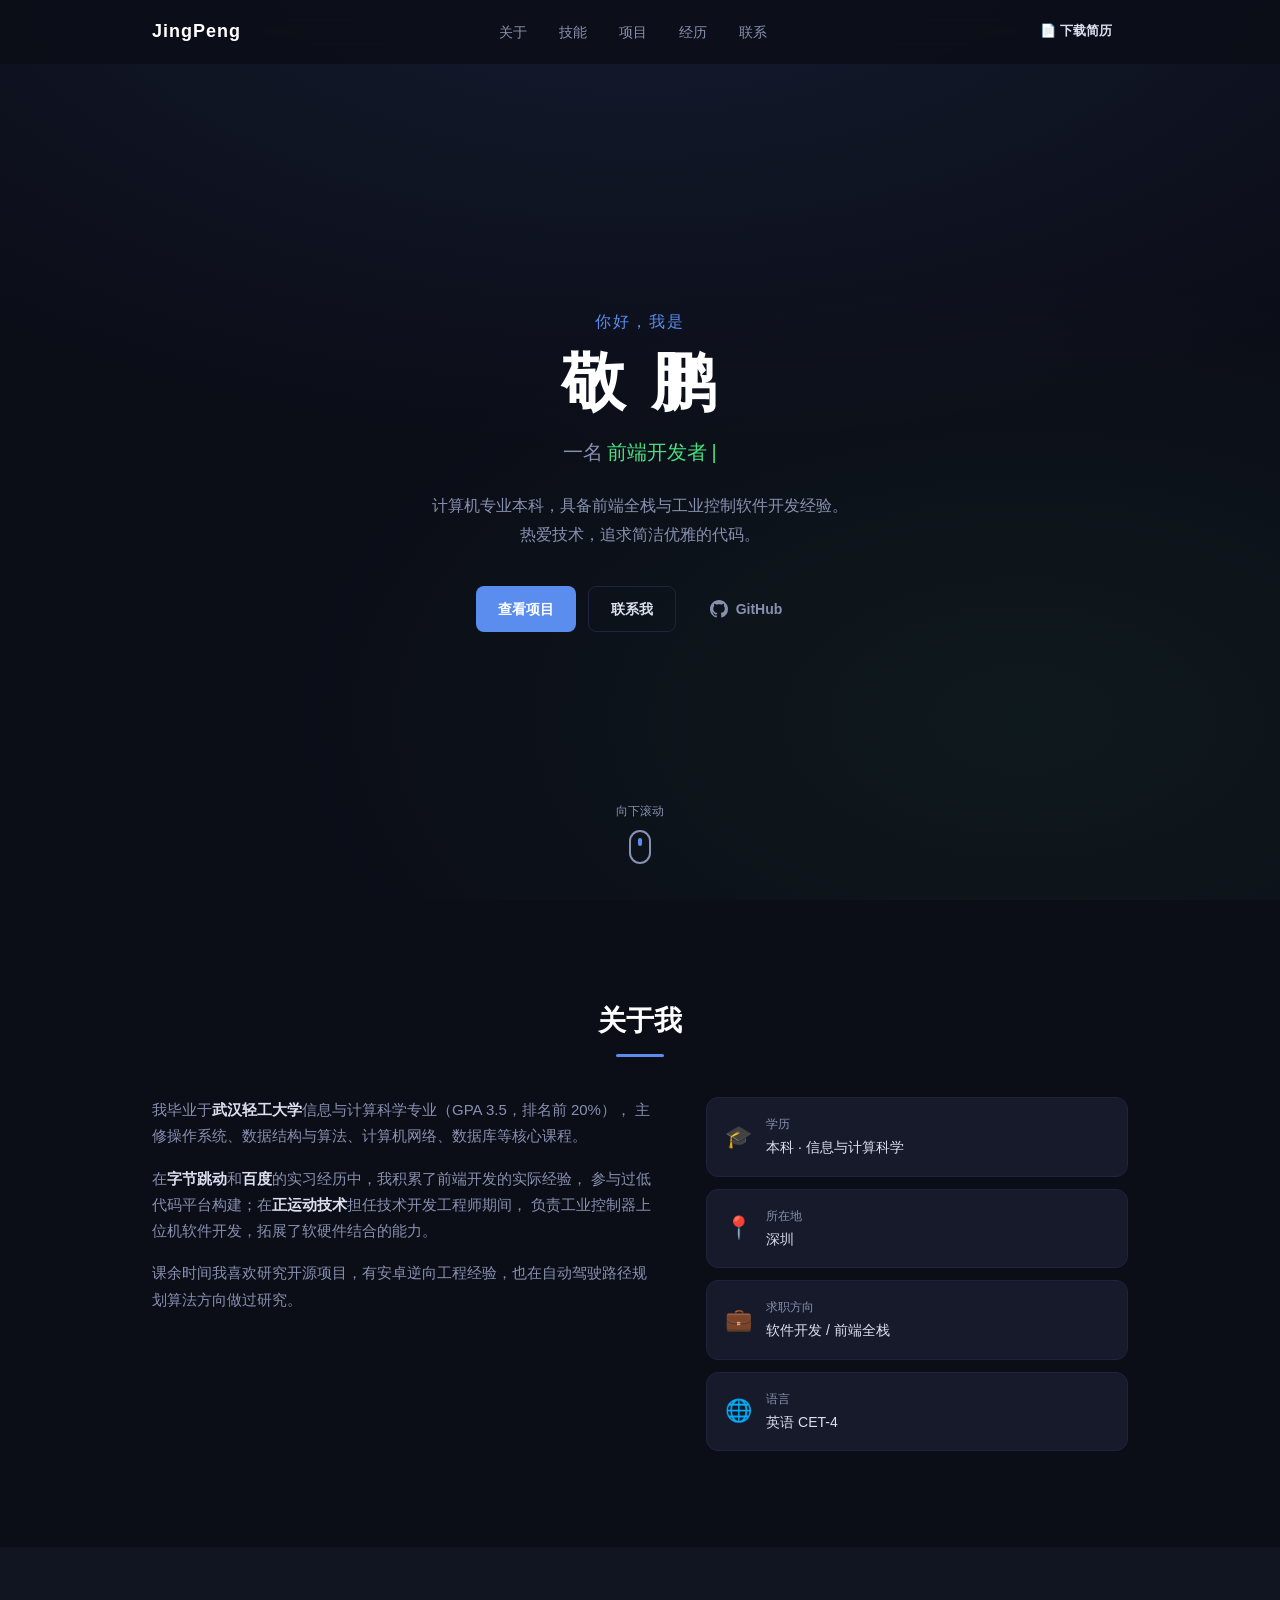
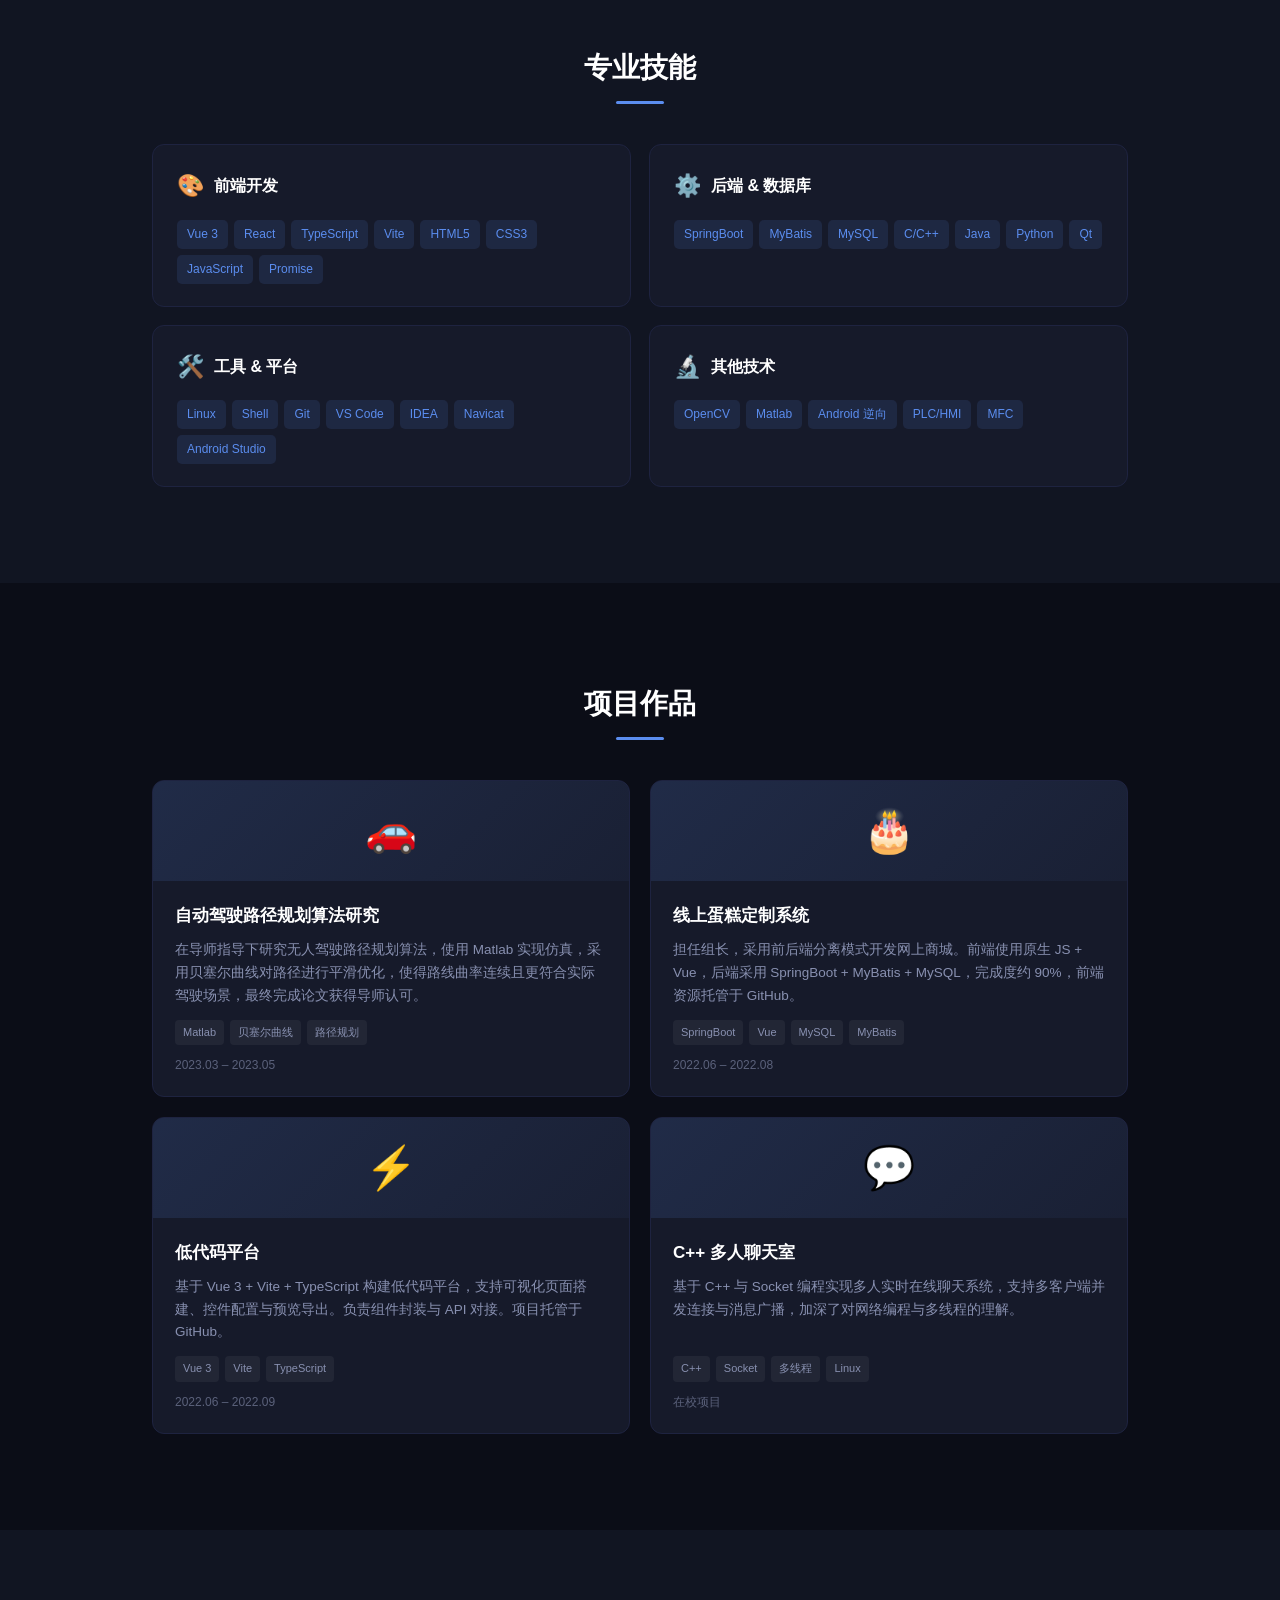
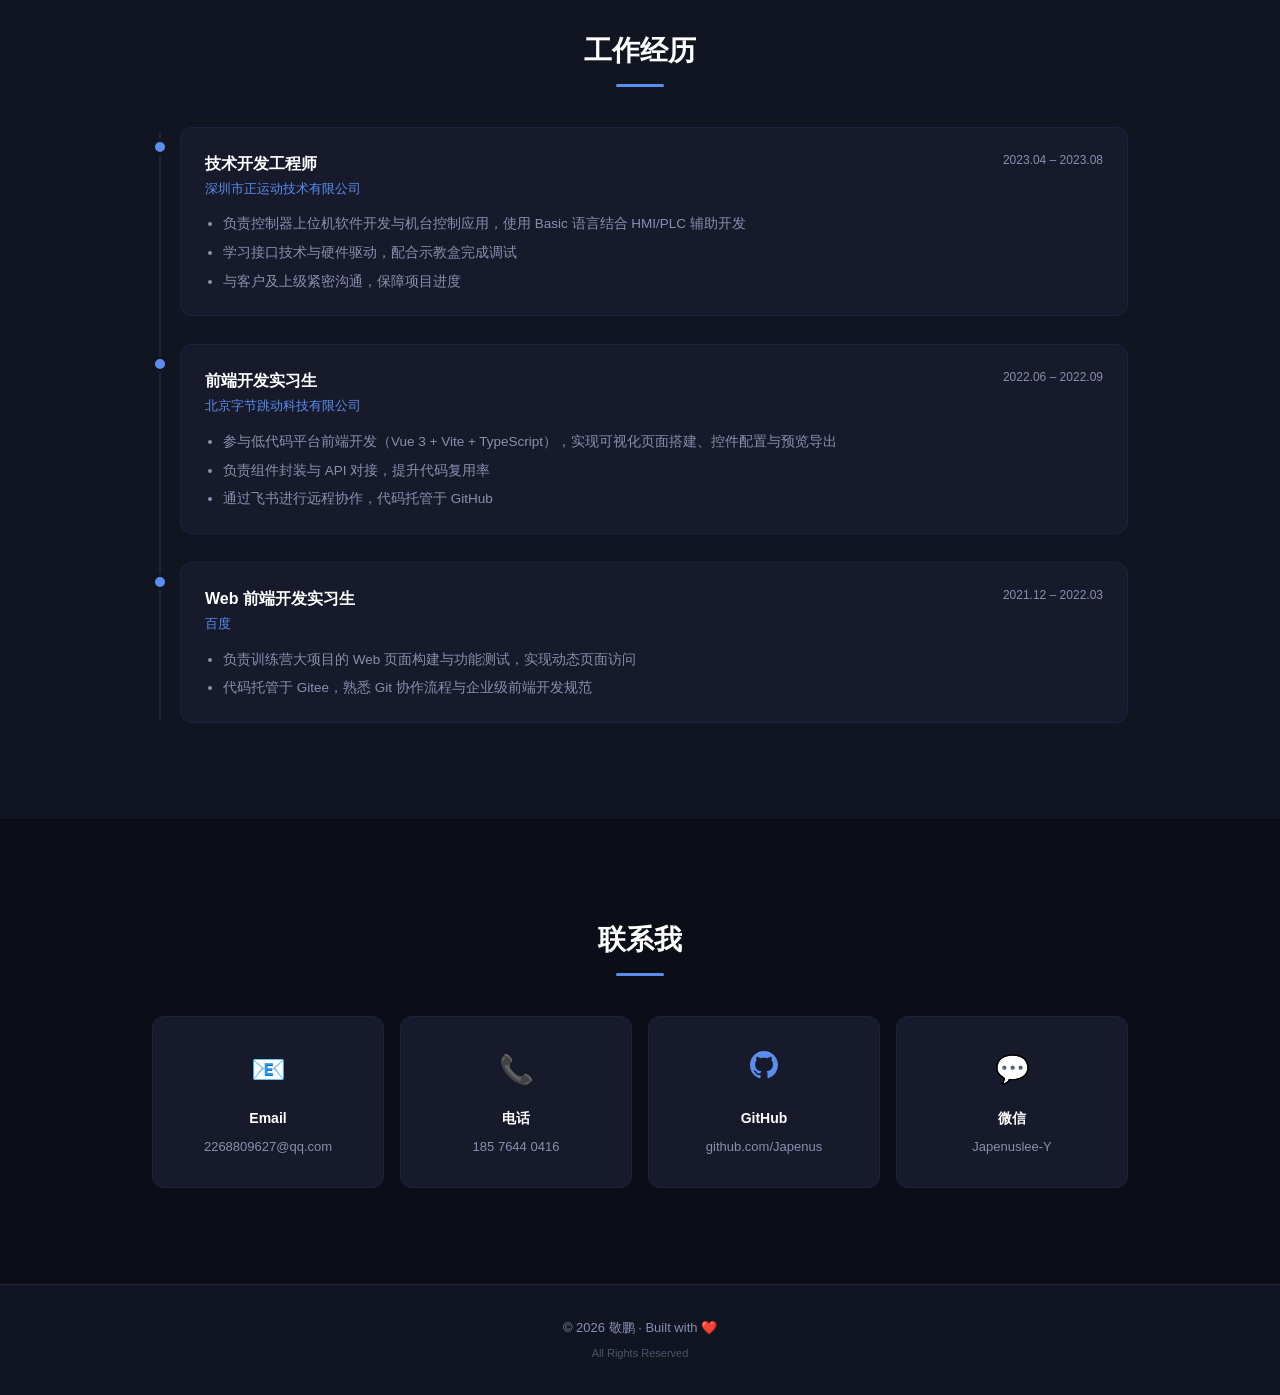
==== index.html @ dd0d1f0e "个人主页全新改版 - 新设计：现代暗色主题，6大板块结构清晰 - 纯HTML/CSS/JS，零依赖 - 打字机动效、滚动揭示、响应式适配 - 移除旧版"建设中"页面和iframe拼凑布局  Co-Au" ====
<!DOCTYPE html>
<html lang="zh-CN">
<head>
  <meta charset="UTF-8">
  <meta name="viewport" content="width=device-width, initial-scale=1.0">
  <meta name="description" content="敬鹏 · 软件开发工程师个人主页 — 前端 / 全栈开发 · Vue · React · C++ · OpenCV">
  <title>敬鹏 | 软件开发工程师</title>
  <link rel="stylesheet" href="css/style.css">
  <link rel="icon" href="data:image/svg+xml,<svg xmlns='http://www.w3.org/2000/svg' viewBox='0 0 32 32'><text y='28' font-size='28'>👨‍💻</text></svg>">
</head>
<body>

  <!-- ========== NAVIGATION ========== -->
  <nav class="nav" id="nav">
    <div class="nav-inner">
      <a href="#hero" class="nav-logo">JingPeng</a>
      <ul class="nav-links" id="navLinks">
        <li><a href="#about">关于</a></li>
        <li><a href="#skills">技能</a></li>
        <li><a href="#projects">项目</a></li>
        <li><a href="#experience">经历</a></li>
        <li><a href="#contact">联系</a></li>
      </ul>
      <a href="敬鹏.pdf" class="btn btn-sm" target="_blank" download>📄 下载简历</a>
      <button class="nav-toggle" id="navToggle" aria-label="菜单">
        <span></span><span></span><span></span>
      </button>
    </div>
  </nav>

  <!-- ========== HERO ========== -->
  <section class="hero" id="hero">
    <div class="hero-bg"></div>
    <div class="hero-content">
      <p class="hero-greeting">你好，我是</p>
      <h1 class="hero-name">敬 鹏</h1>
      <div class="hero-typing">
        <span class="typing-prefix">一名</span>
        <span class="typing-text" id="typingText"></span>
        <span class="typing-cursor">|</span>
      </div>
      <p class="hero-desc">
        计算机专业本科，具备前端全栈与工业控制软件开发经验。<br>
        热爱技术，追求简洁优雅的代码。
      </p>
      <div class="hero-actions">
        <a href="#projects" class="btn btn-primary">查看项目</a>
        <a href="#contact" class="btn btn-outline">联系我</a>
        <a href="https://github.com/Japenus" class="btn btn-ghost" target="_blank" rel="noopener">
          <svg width="18" height="18" viewBox="0 0 24 24" fill="currentColor"><path d="M12 0C5.37 0 0 5.37 0 12c0 5.31 3.435 9.795 8.205 11.385.6.105.825-.255.825-.57 0-.285-.015-1.23-.015-2.235-3.015.555-3.795-.735-4.035-1.41-.135-.345-.72-1.41-1.23-1.695-.42-.225-1.02-.78-.015-.795.945-.015 1.62.87 1.845 1.23 1.08 1.815 2.805 1.305 3.495.99.105-.78.42-1.305.765-1.605-2.67-.3-5.46-1.335-5.46-5.925 0-1.305.465-2.385 1.23-3.225-.12-.3-.54-1.53.12-3.18 0 0 1.005-.315 3.3 1.23.96-.27 1.98-.405 3-.405s2.04.135 3 .405c2.295-1.56 3.3-1.23 3.3-1.23.66 1.65.24 2.88.12 3.18.765.84 1.23 1.905 1.23 3.225 0 4.605-2.805 5.625-5.475 5.925.435.375.81 1.095.81 2.22 0 1.605-.015 2.895-.015 3.3 0 .315.225.69.825.57A12.02 12.02 0 0024 12c0-6.63-5.37-12-12-12z"/></svg>
          GitHub
        </a>
      </div>
    </div>
    <div class="hero-scroll">
      <span>向下滚动</span>
      <div class="scroll-mouse">
        <div class="scroll-dot"></div>
      </div>
    </div>
  </section>

  <!-- ========== ABOUT ========== -->
  <section class="section" id="about">
    <div class="container">
      <h2 class="section-title">关于我</h2>
      <div class="about-grid">
        <div class="about-text">
          <p>
            我毕业于<strong>武汉轻工大学</strong>信息与计算科学专业（GPA 3.5，排名前 20%），
            主修操作系统、数据结构与算法、计算机网络、数据库等核心课程。
          </p>
          <p>
            在<strong>字节跳动</strong>和<strong>百度</strong>的实习经历中，我积累了前端开发的实际经验，
            参与过低代码平台构建；在<strong>正运动技术</strong>担任技术开发工程师期间，
            负责工业控制器上位机软件开发，拓展了软硬件结合的能力。
          </p>
          <p>
            课余时间我喜欢研究开源项目，有安卓逆向工程经验，也在自动驾驶路径规划算法方向做过研究。
          </p>
        </div>
        <div class="about-info">
          <div class="info-card">
            <span class="info-icon">🎓</span>
            <div>
              <p class="info-label">学历</p>
              <p class="info-value">本科 · 信息与计算科学</p>
            </div>
          </div>
          <div class="info-card">
            <span class="info-icon">📍</span>
            <div>
              <p class="info-label">所在地</p>
              <p class="info-value">深圳</p>
            </div>
          </div>
          <div class="info-card">
            <span class="info-icon">💼</span>
            <div>
              <p class="info-label">求职方向</p>
              <p class="info-value">软件开发 / 前端全栈</p>
            </div>
          </div>
          <div class="info-card">
            <span class="info-icon">🌐</span>
            <div>
              <p class="info-label">语言</p>
              <p class="info-value">英语 CET-4</p>
            </div>
          </div>
        </div>
      </div>
    </div>
  </section>

  <!-- ========== SKILLS ========== -->
  <section class="section section-alt" id="skills">
    <div class="container">
      <h2 class="section-title">专业技能</h2>
      <div class="skills-grid">

        <div class="skill-card">
          <div class="skill-header">
            <span class="skill-icon">🎨</span>
            <h3>前端开发</h3>
          </div>
          <div class="skill-tags">
            <span>Vue 3</span><span>React</span><span>TypeScript</span>
            <span>Vite</span><span>HTML5</span><span>CSS3</span>
            <span>JavaScript</span><span>Promise</span>
          </div>
        </div>

        <div class="skill-card">
          <div class="skill-header">
            <span class="skill-icon">⚙️</span>
            <h3>后端 & 数据库</h3>
          </div>
          <div class="skill-tags">
            <span>SpringBoot</span><span>MyBatis</span><span>MySQL</span>
            <span>C/C++</span><span>Java</span><span>Python</span>
            <span>Qt</span>
          </div>
        </div>

        <div class="skill-card">
          <div class="skill-header">
            <span class="skill-icon">🛠️</span>
            <h3>工具 & 平台</h3>
          </div>
          <div class="skill-tags">
            <span>Linux</span><span>Shell</span><span>Git</span>
            <span>VS Code</span><span>IDEA</span><span>Navicat</span>
            <span>Android Studio</span>
          </div>
        </div>

        <div class="skill-card">
          <div class="skill-header">
            <span class="skill-icon">🔬</span>
            <h3>其他技术</h3>
          </div>
          <div class="skill-tags">
            <span>OpenCV</span><span>Matlab</span><span>Android 逆向</span>
            <span>PLC/HMI</span><span>MFC</span>
          </div>
        </div>

      </div>
    </div>
  </section>

  <!-- ========== PROJECTS ========== -->
  <section class="section" id="projects">
    <div class="container">
      <h2 class="section-title">项目作品</h2>
      <div class="projects-grid">

        <article class="project-card">
          <div class="project-img">
            <span>🚗</span>
          </div>
          <div class="project-body">
            <h3>自动驾驶路径规划算法研究</h3>
            <p>在导师指导下研究无人驾驶路径规划算法，使用 Matlab 实现仿真，采用贝塞尔曲线对路径进行平滑优化，使得路线曲率连续且更符合实际驾驶场景，最终完成论文获得导师认可。</p>
            <div class="project-tech">
              <span>Matlab</span><span>贝塞尔曲线</span><span>路径规划</span>
            </div>
            <span class="project-date">2023.03 – 2023.05</span>
          </div>
        </article>

        <article class="project-card">
          <div class="project-img">
            <span>🎂</span>
          </div>
          <div class="project-body">
            <h3>线上蛋糕定制系统</h3>
            <p>担任组长，采用前后端分离模式开发网上商城。前端使用原生 JS + Vue，后端采用 SpringBoot + MyBatis + MySQL，完成度约 90%，前端资源托管于 GitHub。</p>
            <div class="project-tech">
              <span>SpringBoot</span><span>Vue</span><span>MySQL</span><span>MyBatis</span>
            </div>
            <span class="project-date">2022.06 – 2022.08</span>
          </div>
        </article>

        <article class="project-card">
          <div class="project-img">
            <span>⚡</span>
          </div>
          <div class="project-body">
            <h3>低代码平台</h3>
            <p>基于 Vue 3 + Vite + TypeScript 构建低代码平台，支持可视化页面搭建、控件配置与预览导出。负责组件封装与 API 对接。项目托管于 GitHub。</p>
            <div class="project-tech">
              <span>Vue 3</span><span>Vite</span><span>TypeScript</span>
            </div>
            <span class="project-date">2022.06 – 2022.09</span>
          </div>
        </article>

        <article class="project-card">
          <div class="project-img">
            <span>💬</span>
          </div>
          <div class="project-body">
            <h3>C++ 多人聊天室</h3>
            <p>基于 C++ 与 Socket 编程实现多人实时在线聊天系统，支持多客户端并发连接与消息广播，加深了对网络编程与多线程的理解。</p>
            <div class="project-tech">
              <span>C++</span><span>Socket</span><span>多线程</span><span>Linux</span>
            </div>
            <span class="project-date">在校项目</span>
          </div>
        </article>

      </div>
    </div>
  </section>

  <!-- ========== EXPERIENCE ========== -->
  <section class="section section-alt" id="experience">
    <div class="container">
      <h2 class="section-title">工作经历</h2>
      <div class="timeline">

        <div class="timeline-item">
          <div class="timeline-dot"></div>
          <div class="timeline-card">
            <div class="timeline-header">
              <div>
                <h3>技术开发工程师</h3>
                <p class="timeline-org">深圳市正运动技术有限公司</p>
              </div>
              <span class="timeline-date">2023.04 – 2023.08</span>
            </div>
            <ul>
              <li>负责控制器上位机软件开发与机台控制应用，使用 Basic 语言结合 HMI/PLC 辅助开发</li>
              <li>学习接口技术与硬件驱动，配合示教盒完成调试</li>
              <li>与客户及上级紧密沟通，保障项目进度</li>
            </ul>
          </div>
        </div>

        <div class="timeline-item">
          <div class="timeline-dot"></div>
          <div class="timeline-card">
            <div class="timeline-header">
              <div>
                <h3>前端开发实习生</h3>
                <p class="timeline-org">北京字节跳动科技有限公司</p>
              </div>
              <span class="timeline-date">2022.06 – 2022.09</span>
            </div>
            <ul>
              <li>参与低代码平台前端开发（Vue 3 + Vite + TypeScript），实现可视化页面搭建、控件配置与预览导出</li>
              <li>负责组件封装与 API 对接，提升代码复用率</li>
              <li>通过飞书进行远程协作，代码托管于 GitHub</li>
            </ul>
          </div>
        </div>

        <div class="timeline-item">
          <div class="timeline-dot"></div>
          <div class="timeline-card">
            <div class="timeline-header">
              <div>
                <h3>Web 前端开发实习生</h3>
                <p class="timeline-org">百度</p>
              </div>
              <span class="timeline-date">2021.12 – 2022.03</span>
            </div>
            <ul>
              <li>负责训练营大项目的 Web 页面构建与功能测试，实现动态页面访问</li>
              <li>代码托管于 Gitee，熟悉 Git 协作流程与企业级前端开发规范</li>
            </ul>
          </div>
        </div>

      </div>
    </div>
  </section>

  <!-- ========== CONTACT ========== -->
  <section class="section" id="contact">
    <div class="container">
      <h2 class="section-title">联系我</h2>
      <div class="contact-grid">
        <a href="mailto:2268809627@qq.com" class="contact-card">
          <span class="contact-icon">📧</span>
          <h3>Email</h3>
          <p>2268809627@qq.com</p>
        </a>
        <a href="tel:18576440416" class="contact-card">
          <span class="contact-icon">📞</span>
          <h3>电话</h3>
          <p>185 7644 0416</p>
        </a>
        <a href="https://github.com/Japenus" class="contact-card" target="_blank" rel="noopener">
          <span class="contact-icon">
            <svg width="28" height="28" viewBox="0 0 24 24" fill="currentColor"><path d="M12 0C5.37 0 0 5.37 0 12c0 5.31 3.435 9.795 8.205 11.385.6.105.825-.255.825-.57 0-.285-.015-1.23-.015-2.235-3.015.555-3.795-.735-4.035-1.41-.135-.345-.72-1.41-1.23-1.695-.42-.225-1.02-.78-.015-.795.945-.015 1.62.87 1.845 1.23 1.08 1.815 2.805 1.305 3.495.99.105-.78.42-1.305.765-1.605-2.67-.3-5.46-1.335-5.46-5.925 0-1.305.465-2.385 1.23-3.225-.12-.3-.54-1.53.12-3.18 0 0 1.005-.315 3.3 1.23.96-.27 1.98-.405 3-.405s2.04.135 3 .405c2.295-1.56 3.3-1.23 3.3-1.23.66 1.65.24 2.88.12 3.18.765.84 1.23 1.905 1.23 3.225 0 4.605-2.805 5.625-5.475 5.925.435.375.81 1.095.81 2.22 0 1.605-.015 2.895-.015 3.3 0 .315.225.69.825.57A12.02 12.02 0 0024 12c0-6.63-5.37-12-12-12z"/></svg>
          </span>
          <h3>GitHub</h3>
          <p>github.com/Japenus</p>
        </a>
        <div class="contact-card">
          <span class="contact-icon">💬</span>
          <h3>微信</h3>
          <p>Japenuslee-Y</p>
        </div>
      </div>
    </div>
  </section>

  <!-- ========== FOOTER ========== -->
  <footer class="footer">
    <div class="container">
      <p>&copy; 2026 敬鹏 · Built with ❤️</p>
      <p class="footer-sub">All Rights Reserved</p>
    </div>
  </footer>

  <!-- Back to top -->
  <button class="back-top" id="backTop" aria-label="返回顶部">↑</button>

  <script src="js/main.js"></script>
</body>
</html>
---- css/style.css ----
/* ============================================================
   Personal Homepage — 敬鹏
   Modern dark theme · Responsive · No dependencies
   ============================================================ */

/* ── Reset & Variables ── */
*, *::before, *::after {
  margin: 0;
  padding: 0;
  box-sizing: border-box;
}

:root {
  --bg:         #0b0d17;
  --bg-alt:     #111522;
  --card:       #161a2a;
  --card-hover: #1c2140;
  --border:     #1e2340;
  --text:       #dce0f0;
  --text-dim:   #8890b0;
  --accent:     #5b8def;
  --accent-rgb: 91, 141, 239;
  --accent-dim: #3b5fbf;
  --green:      #4ade80;
  --radius:     12px;
  --transition: 0.3s cubic-bezier(0.4, 0, 0.2, 1);
  --max-width:  1024px;
  --nav-height: 64px;
}

html {
  scroll-behavior: smooth;
  scroll-padding-top: var(--nav-height);
}

body {
  font-family: "PingFang SC", "Microsoft YaHei", "Hiragino Sans GB",
               -apple-system, BlinkMacSystemFont, "Segoe UI", sans-serif;
  background: var(--bg);
  color: var(--text);
  line-height: 1.75;
  overflow-x: hidden;
}

a { color: inherit; text-decoration: none; }
ul { list-style: none; }
img { max-width: 100%; display: block; }

.container {
  max-width: var(--max-width);
  margin: 0 auto;
  padding: 0 24px;
}

/* ── Section ── */
.section {
  padding: 96px 0;
}
.section-alt {
  background: var(--bg-alt);
}
.section-title {
  font-size: 28px;
  font-weight: 700;
  color: #fff;
  text-align: center;
  margin-bottom: 52px;
  position: relative;
}
.section-title::after {
  content: "";
  position: absolute;
  bottom: -12px;
  left: 50%;
  transform: translateX(-50%);
  width: 48px;
  height: 3px;
  background: var(--accent);
  border-radius: 2px;
}

/* ── Navigation ── */
.nav {
  position: fixed;
  top: 0;
  left: 0;
  right: 0;
  z-index: 1000;
  height: var(--nav-height);
  background: rgba(11, 13, 23, 0.82);
  backdrop-filter: blur(14px);
  -webkit-backdrop-filter: blur(14px);
  border-bottom: 1px solid transparent;
  transition: border-color var(--transition);
}
.nav.scrolled {
  border-bottom-color: rgba(255,255,255,0.06);
}
.nav-inner {
  max-width: var(--max-width);
  margin: 0 auto;
  padding: 0 24px;
  display: flex;
  align-items: center;
  height: 100%;
  justify-content: space-between;
}
.nav-logo {
  font-size: 18px;
  font-weight: 700;
  color: #fff;
  letter-spacing: 1px;
}
.nav-links {
  display: flex;
  gap: 32px;
}
.nav-links a {
  font-size: 14px;
  color: var(--text-dim);
  transition: color var(--transition);
  position: relative;
}
.nav-links a::after {
  content: "";
  position: absolute;
  bottom: -4px;
  left: 0;
  width: 0;
  height: 2px;
  background: var(--accent);
  border-radius: 1px;
  transition: width var(--transition);
}
.nav-links a:hover,
.nav-links a.active {
  color: #fff;
}
.nav-links a:hover::after,
.nav-links a.active::after {
  width: 100%;
}

/* Nav toggle (mobile) */
.nav-toggle {
  display: none;
  flex-direction: column;
  gap: 5px;
  background: none;
  border: none;
  cursor: pointer;
  padding: 4px;
  z-index: 1001;
}
.nav-toggle span {
  display: block;
  width: 22px;
  height: 2px;
  background: var(--text);
  border-radius: 2px;
  transition: var(--transition);
}
.nav-toggle.open span:nth-child(1) { transform: rotate(45deg) translate(5px,5px); }
.nav-toggle.open span:nth-child(2) { opacity: 0; }
.nav-toggle.open span:nth-child(3) { transform: rotate(-45deg) translate(5px,-5px); }

/* ── Buttons ── */
.btn {
  display: inline-flex;
  align-items: center;
  gap: 8px;
  font-size: 14px;
  font-weight: 600;
  padding: 10px 22px;
  border-radius: 8px;
  transition: var(--transition);
  cursor: pointer;
  border: none;
  white-space: nowrap;
}
.btn-sm {
  font-size: 13px;
  padding: 6px 16px;
}
.btn-primary {
  background: var(--accent);
  color: #fff;
}
.btn-primary:hover {
  background: var(--accent-dim);
  transform: translateY(-1px);
  box-shadow: 0 4px 20px rgba(var(--accent-rgb), 0.35);
}
.btn-outline {
  border: 1px solid var(--border);
  color: var(--text);
}
.btn-outline:hover {
  border-color: var(--accent);
  color: #fff;
  transform: translateY(-1px);
}
.btn-ghost {
  color: var(--text-dim);
}
.btn-ghost:hover {
  color: #fff;
}

/* ── Hero ── */
.hero {
  min-height: 100vh;
  display: flex;
  align-items: center;
  justify-content: center;
  position: relative;
  overflow: hidden;
  padding: 100px 24px 60px;
}
.hero-bg {
  position: absolute;
  inset: 0;
  background:
    radial-gradient(ellipse 80% 60% at 50% -10%, rgba(var(--accent-rgb), 0.12), transparent),
    radial-gradient(ellipse 60% 50% at 80% 80%, rgba(74, 222, 128, 0.06), transparent);
  pointer-events: none;
}
.hero-content {
  position: relative;
  text-align: center;
  max-width: 640px;
}
.hero-greeting {
  font-size: 16px;
  color: var(--accent);
  margin-bottom: 8px;
  font-weight: 500;
  letter-spacing: 2px;
}
.hero-name {
  font-size: clamp(40px, 8vw, 64px);
  font-weight: 800;
  color: #fff;
  line-height: 1.2;
  margin-bottom: 16px;
  letter-spacing: 4px;
}
.hero-typing {
  font-size: 20px;
  color: var(--green);
  margin-bottom: 24px;
  height: 32px;
  display: flex;
  align-items: center;
  justify-content: center;
  gap: 4px;
}
.typing-prefix { color: var(--text-dim); }
.typing-text { color: var(--green); }
.typing-cursor {
  color: var(--green);
  animation: blink 1s step-end infinite;
}
@keyframes blink {
  0%, 100% { opacity: 1; }
  50% { opacity: 0; }
}
.hero-desc {
  font-size: 16px;
  color: var(--text-dim);
  line-height: 1.8;
  margin-bottom: 36px;
}
.hero-actions {
  display: flex;
  gap: 12px;
  justify-content: center;
  flex-wrap: wrap;
}

/* Scroll indicator */
.hero-scroll {
  position: absolute;
  bottom: 36px;
  left: 50%;
  transform: translateX(-50%);
  display: flex;
  flex-direction: column;
  align-items: center;
  gap: 8px;
  font-size: 12px;
  color: var(--text-dim);
  animation: float 2s ease-in-out infinite;
}
@keyframes float {
  0%, 100% { transform: translateX(-50%) translateY(0); }
  50% { transform: translateX(-50%) translateY(6px); }
}
.scroll-mouse {
  width: 22px;
  height: 34px;
  border: 2px solid var(--text-dim);
  border-radius: 12px;
  position: relative;
}
.scroll-dot {
  width: 4px;
  height: 8px;
  background: var(--accent);
  border-radius: 2px;
  position: absolute;
  top: 6px;
  left: 50%;
  transform: translateX(-50%);
  animation: scroll-dot 1.8s ease-in-out infinite;
}
@keyframes scroll-dot {
  0% { top: 6px; opacity: 1; }
  100% { top: 18px; opacity: 0.2; }
}

/* ── About ── */
.about-grid {
  display: grid;
  grid-template-columns: 1.2fr 1fr;
  gap: 48px;
  align-items: start;
}
.about-text p {
  color: var(--text-dim);
  margin-bottom: 16px;
  font-size: 15px;
}
.about-text strong {
  color: var(--text);
}
.about-info {
  display: grid;
  gap: 12px;
}
.info-card {
  display: flex;
  align-items: center;
  gap: 14px;
  background: var(--card);
  padding: 16px 18px;
  border-radius: var(--radius);
  border: 1px solid var(--border);
  transition: var(--transition);
}
.info-card:hover {
  border-color: rgba(var(--accent-rgb), 0.3);
}
.info-icon { font-size: 22px; }
.info-label { font-size: 12px; color: var(--text-dim); }
.info-value { font-size: 14px; color: var(--text); font-weight: 500; }

/* ── Skills ── */
.skills-grid {
  display: grid;
  grid-template-columns: repeat(2, 1fr);
  gap: 18px;
}
.skill-card {
  background: var(--card);
  border: 1px solid var(--border);
  border-radius: var(--radius);
  padding: 22px 24px;
  transition: var(--transition);
}
.skill-card:hover {
  border-color: rgba(var(--accent-rgb), 0.35);
  transform: translateY(-2px);
  box-shadow: 0 8px 32px rgba(0,0,0,0.3);
}
.skill-header {
  display: flex;
  align-items: center;
  gap: 10px;
  margin-bottom: 14px;
}
.skill-header h3 {
  font-size: 16px;
  color: #fff;
}
.skill-icon { font-size: 22px; }
.skill-tags {
  display: flex;
  flex-wrap: wrap;
  gap: 6px;
}
.skill-tags span {
  font-size: 12px;
  background: rgba(var(--accent-rgb), 0.12);
  color: var(--accent);
  padding: 4px 10px;
  border-radius: 5px;
  transition: var(--transition);
}
.skill-tags span:hover {
  background: rgba(var(--accent-rgb), 0.22);
}

/* ── Projects ── */
.projects-grid {
  display: grid;
  grid-template-columns: repeat(2, 1fr);
  gap: 20px;
}
.project-card {
  background: var(--card);
  border: 1px solid var(--border);
  border-radius: var(--radius);
  overflow: hidden;
  transition: var(--transition);
  display: flex;
  flex-direction: column;
}
.project-card:hover {
  border-color: rgba(var(--accent-rgb), 0.35);
  transform: translateY(-3px);
  box-shadow: 0 12px 40px rgba(0,0,0,0.35);
}
.project-img {
  height: 100px;
  background: linear-gradient(135deg, rgba(var(--accent-rgb), 0.15), rgba(var(--accent-rgb), 0.05));
  display: flex;
  align-items: center;
  justify-content: center;
  font-size: 42px;
}
.project-body {
  padding: 20px 22px;
  display: flex;
  flex-direction: column;
  flex: 1;
}
.project-body h3 {
  font-size: 17px;
  color: #fff;
  margin-bottom: 8px;
}
.project-body > p {
  font-size: 13.5px;
  color: var(--text-dim);
  line-height: 1.7;
  flex: 1;
  margin-bottom: 12px;
}
.project-tech {
  display: flex;
  flex-wrap: wrap;
  gap: 6px;
  margin-bottom: 10px;
}
.project-tech span {
  font-size: 11px;
  background: rgba(255,255,255,0.05);
  color: var(--text-dim);
  padding: 3px 8px;
  border-radius: 4px;
}
.project-date {
  font-size: 12px;
  color: var(--text-dim);
  opacity: 0.6;
}

/* ── Timeline ── */
.timeline {
  position: relative;
  padding-left: 28px;
}
.timeline::before {
  content: "";
  position: absolute;
  left: 7px;
  top: 4px;
  bottom: 4px;
  width: 2px;
  background: var(--border);
}
.timeline-item {
  position: relative;
  margin-bottom: 28px;
}
.timeline-item:last-child { margin-bottom: 0; }
.timeline-dot {
  position: absolute;
  left: -28px;
  top: 12px;
  width: 16px;
  height: 16px;
  border-radius: 50%;
  background: var(--accent);
  border: 3px solid var(--bg-alt);
  z-index: 1;
}
.timeline-card {
  background: var(--card);
  border: 1px solid var(--border);
  border-radius: var(--radius);
  padding: 22px 24px;
  transition: var(--transition);
}
.timeline-card:hover {
  border-color: rgba(var(--accent-rgb), 0.3);
}
.timeline-header {
  display: flex;
  justify-content: space-between;
  align-items: flex-start;
  margin-bottom: 12px;
  flex-wrap: wrap;
  gap: 8px;
}
.timeline-header h3 {
  font-size: 16px;
  color: #fff;
}
.timeline-org {
  font-size: 13px;
  color: var(--accent);
  font-weight: 500;
}
.timeline-date {
  font-size: 12px;
  color: var(--text-dim);
  white-space: nowrap;
}
.timeline-card ul {
  padding-left: 18px;
}
.timeline-card li {
  font-size: 13.5px;
  color: var(--text-dim);
  list-style: disc;
  margin-bottom: 5px;
}
.timeline-card li:last-child { margin-bottom: 0; }

/* ── Contact ── */
.contact-grid {
  display: grid;
  grid-template-columns: repeat(4, 1fr);
  gap: 16px;
}
.contact-card {
  background: var(--card);
  border: 1px solid var(--border);
  border-radius: var(--radius);
  padding: 28px 20px;
  text-align: center;
  transition: var(--transition);
  display: block;
}
a.contact-card:hover {
  border-color: var(--accent);
  transform: translateY(-3px);
  box-shadow: 0 8px 28px rgba(0,0,0,0.3);
}
.contact-icon {
  display: block;
  margin: 0 auto 12px;
  font-size: 28px;
  color: var(--accent);
}
.contact-icon svg { color: var(--accent); }
.contact-card h3 {
  font-size: 14px;
  color: #fff;
  margin-bottom: 6px;
}
.contact-card p {
  font-size: 13px;
  color: var(--text-dim);
  word-break: break-all;
}

/* ── Footer ── */
.footer {
  background: var(--bg-alt);
  border-top: 1px solid var(--border);
  padding: 32px 0;
  text-align: center;
  font-size: 13px;
  color: var(--text-dim);
}
.footer-sub {
  font-size: 11px;
  margin-top: 4px;
  opacity: 0.5;
}

/* ── Back to Top ── */
.back-top {
  position: fixed;
  bottom: 28px;
  right: 28px;
  width: 42px;
  height: 42px;
  border-radius: 50%;
  background: var(--card);
  border: 1px solid var(--border);
  color: var(--text);
  font-size: 18px;
  cursor: pointer;
  z-index: 999;
  opacity: 0;
  visibility: hidden;
  transform: translateY(8px);
  transition: var(--transition);
  display: flex;
  align-items: center;
  justify-content: center;
}
.back-top.visible {
  opacity: 1;
  visibility: visible;
  transform: translateY(0);
}
.back-top:hover {
  border-color: var(--accent);
  color: var(--accent);
}

/* ── Animations (Intersection Observer) ── */
.reveal {
  opacity: 0;
  transform: translateY(30px);
  transition: opacity 0.6s ease-out, transform 0.6s ease-out;
}
.reveal.visible {
  opacity: 1;
  transform: translateY(0);
}

/* ── Responsive ── */
@media (max-width: 860px) {
  .nav .btn-sm {
    display: none;
  }
  .about-grid {
    grid-template-columns: 1fr;
    gap: 28px;
  }
  .skills-grid {
    grid-template-columns: 1fr;
  }
  .projects-grid {
    grid-template-columns: 1fr;
  }
  .contact-grid {
    grid-template-columns: repeat(2, 1fr);
  }
}

@media (max-width: 640px) {
  .nav-links {
    position: fixed;
    top: 0;
    right: -100%;
    width: 70%;
    max-width: 280px;
    height: 100vh;
    flex-direction: column;
    background: var(--card);
    padding: 80px 32px 32px;
    gap: 28px;
    transition: right var(--transition);
    box-shadow: -8px 0 32px rgba(0,0,0,0.5);
  }
  .nav-links.open {
    right: 0;
  }
  .nav-links a {
    font-size: 16px;
  }
  .nav-toggle {
    display: flex;
  }
  .section {
    padding: 64px 0;
  }
  .section-title {
    font-size: 24px;
    margin-bottom: 36px;
  }
  .hero-actions {
    flex-direction: column;
    align-items: center;
  }
  .hero-actions .btn {
    width: 200px;
    justify-content: center;
  }
  .timeline {
    padding-left: 22px;
  }
  .timeline-dot {
    left: -22px;
    width: 13px;
    height: 13px;
  }
}
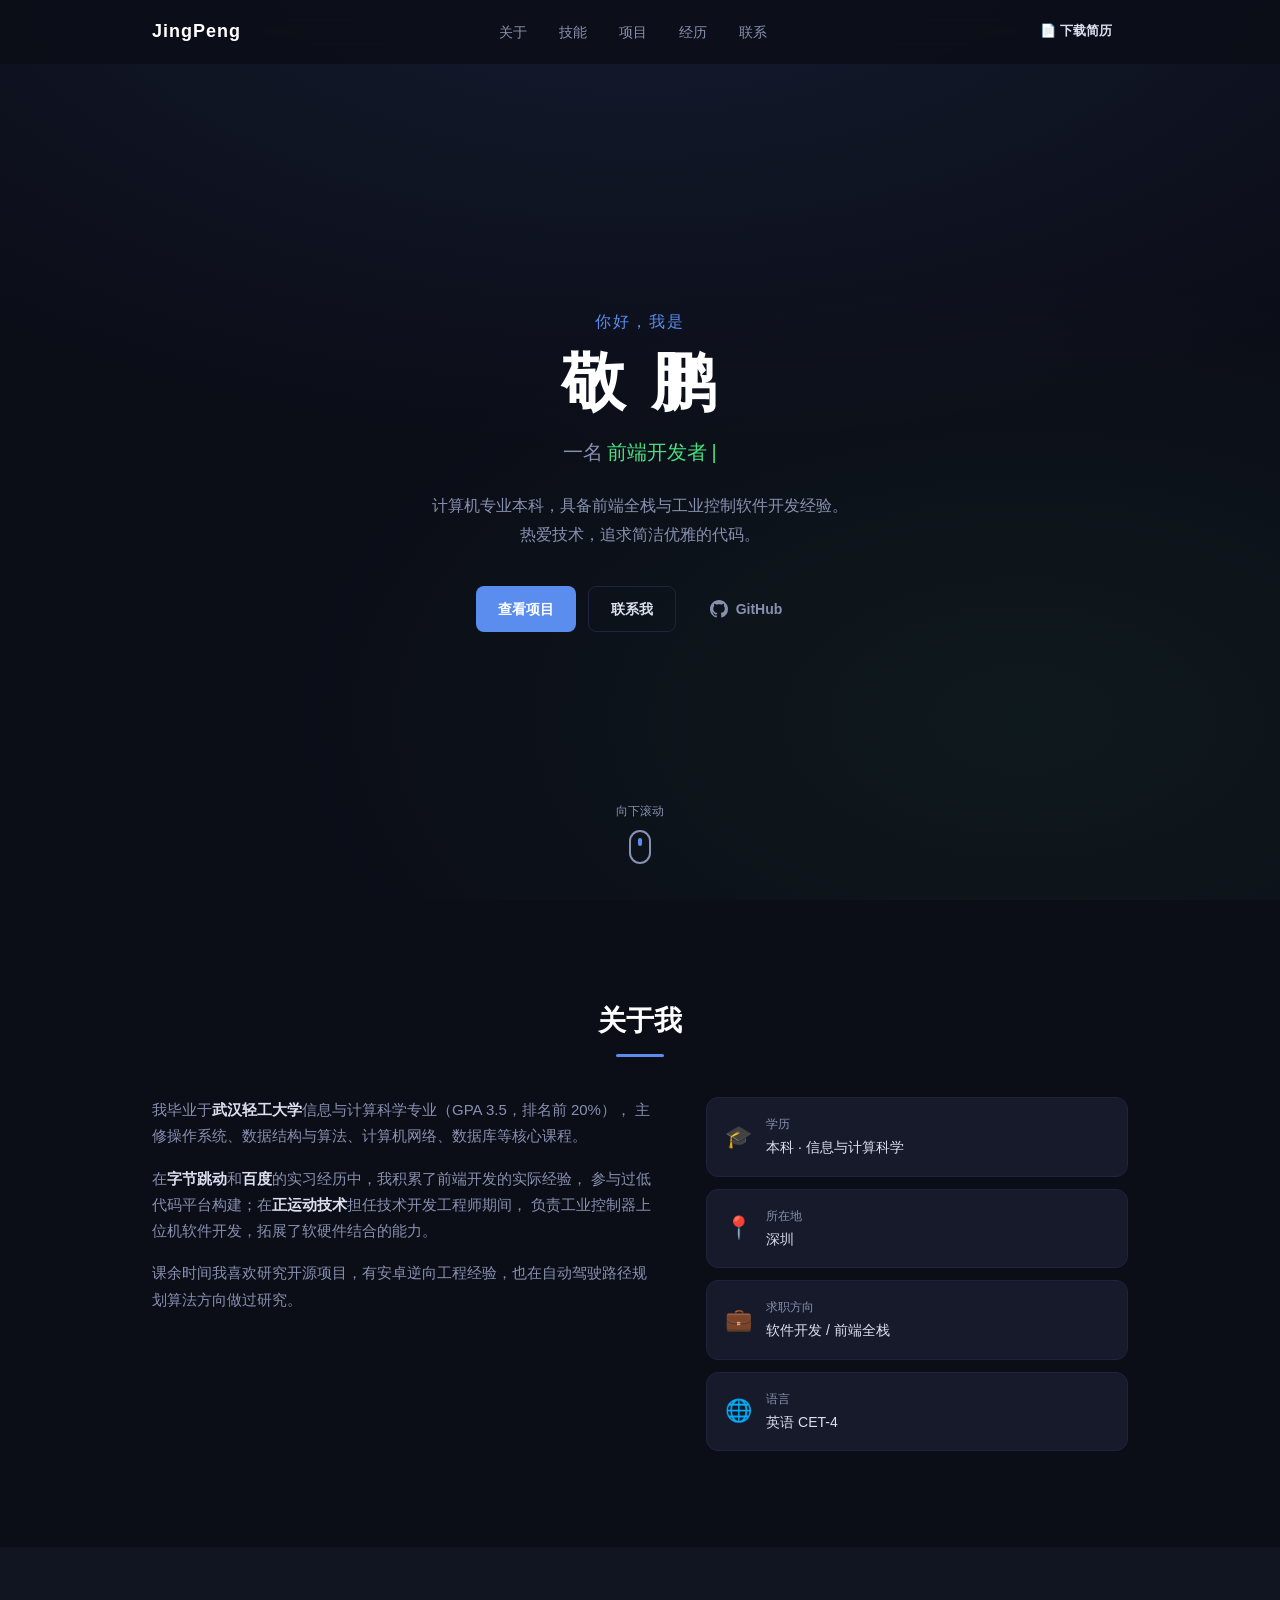
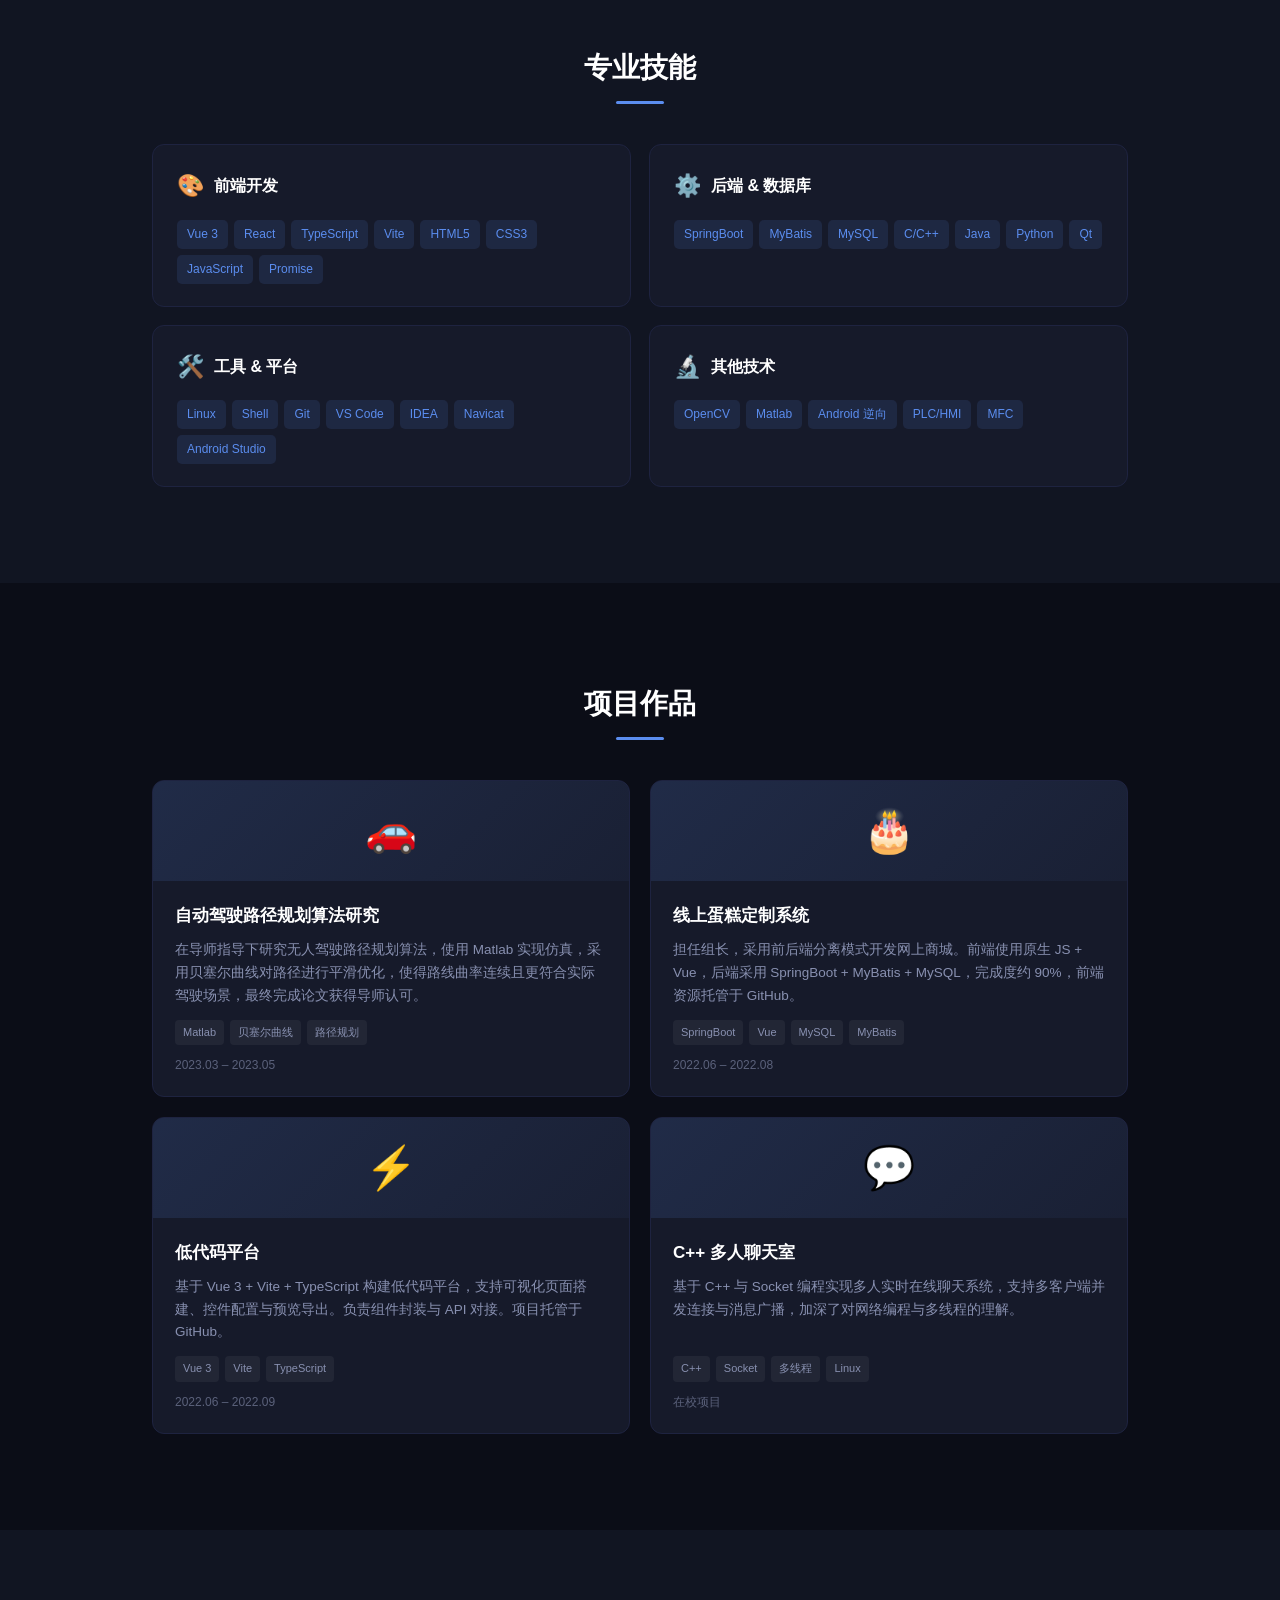
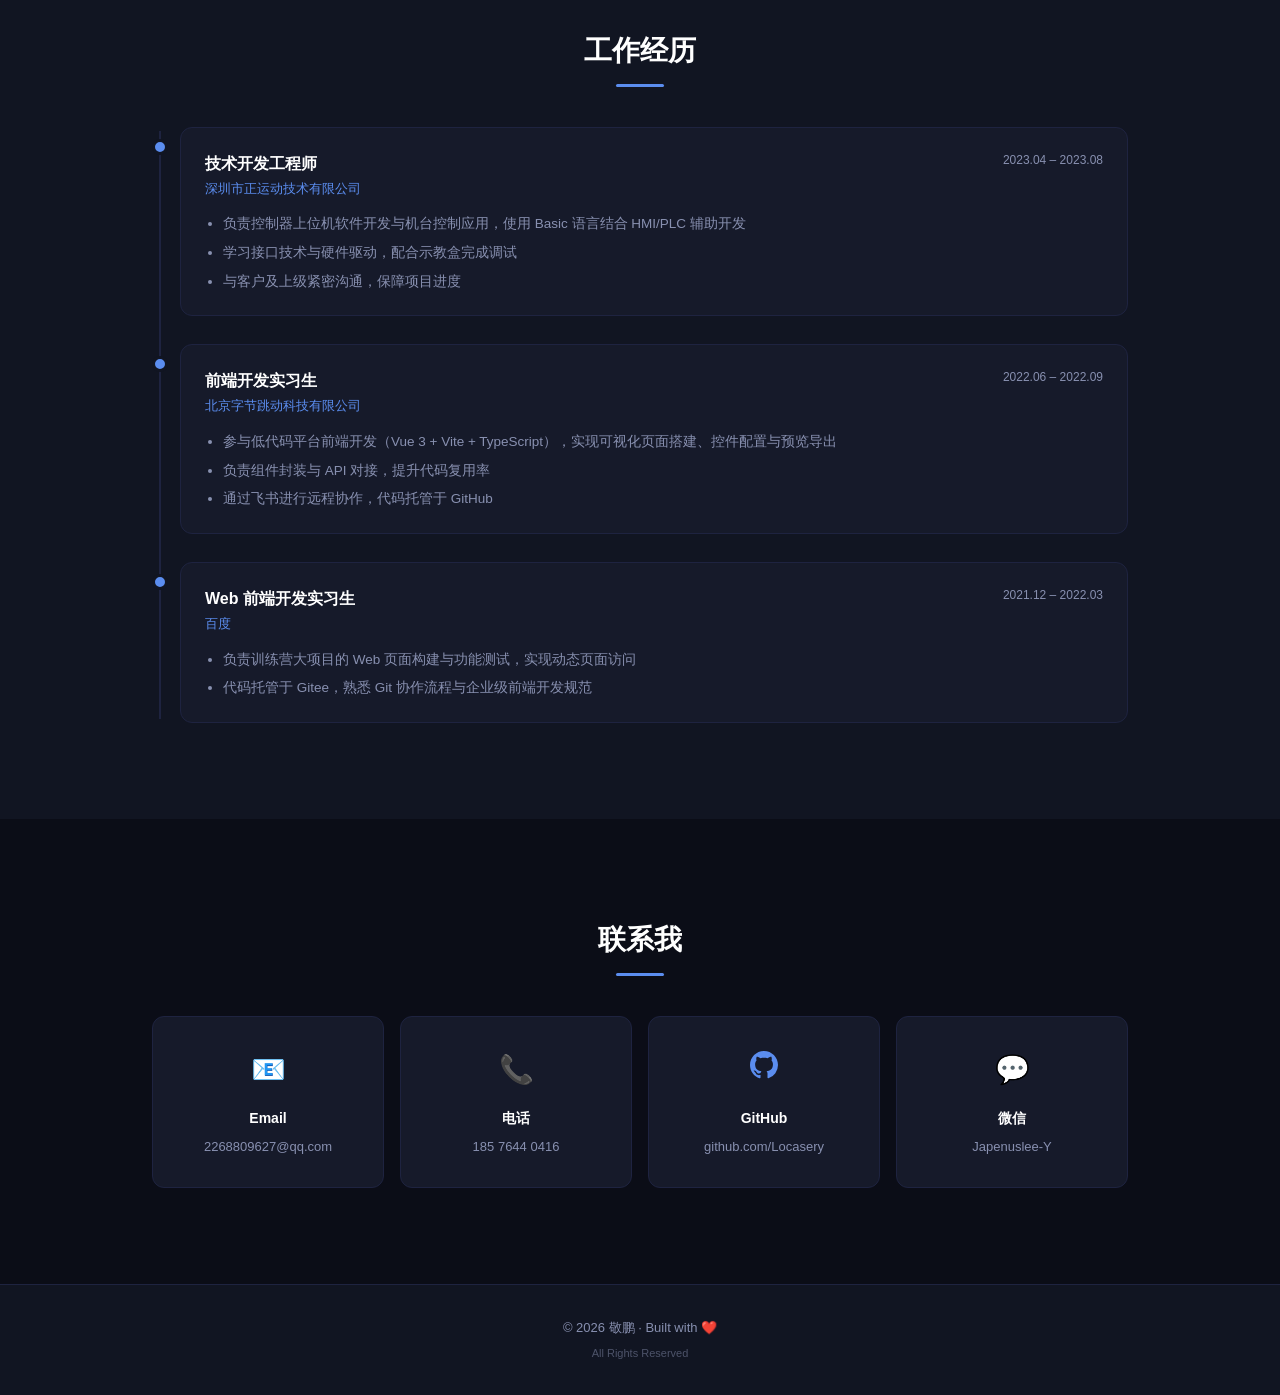
==== commit ec9ecbd5: "修复 GitHub 链接指向 Locasery" ====
--- a/index.html
+++ b/index.html
@@ -46,7 +46,7 @@
       <div class="hero-actions">
         <a href="#projects" class="btn btn-primary">查看项目</a>
         <a href="#contact" class="btn btn-outline">联系我</a>
-        <a href="https://github.com/Japenus" class="btn btn-ghost" target="_blank" rel="noopener">
+        <a href="https://github.com/Locasery" class="btn btn-ghost" target="_blank" rel="noopener">
           <svg width="18" height="18" viewBox="0 0 24 24" fill="currentColor"><path d="M12 0C5.37 0 0 5.37 0 12c0 5.31 3.435 9.795 8.205 11.385.6.105.825-.255.825-.57 0-.285-.015-1.23-.015-2.235-3.015.555-3.795-.735-4.035-1.41-.135-.345-.72-1.41-1.23-1.695-.42-.225-1.02-.78-.015-.795.945-.015 1.62.87 1.845 1.23 1.08 1.815 2.805 1.305 3.495.99.105-.78.42-1.305.765-1.605-2.67-.3-5.46-1.335-5.46-5.925 0-1.305.465-2.385 1.23-3.225-.12-.3-.54-1.53.12-3.18 0 0 1.005-.315 3.3 1.23.96-.27 1.98-.405 3-.405s2.04.135 3 .405c2.295-1.56 3.3-1.23 3.3-1.23.66 1.65.24 2.88.12 3.18.765.84 1.23 1.905 1.23 3.225 0 4.605-2.805 5.625-5.475 5.925.435.375.81 1.095.81 2.22 0 1.605-.015 2.895-.015 3.3 0 .315.225.69.825.57A12.02 12.02 0 0024 12c0-6.63-5.37-12-12-12z"/></svg>
           GitHub
         </a>
@@ -314,12 +314,12 @@
           <h3>电话</h3>
           <p>185 7644 0416</p>
         </a>
-        <a href="https://github.com/Japenus" class="contact-card" target="_blank" rel="noopener">
+        <a href="https://github.com/Locasery" class="contact-card" target="_blank" rel="noopener">
           <span class="contact-icon">
             <svg width="28" height="28" viewBox="0 0 24 24" fill="currentColor"><path d="M12 0C5.37 0 0 5.37 0 12c0 5.31 3.435 9.795 8.205 11.385.6.105.825-.255.825-.57 0-.285-.015-1.23-.015-2.235-3.015.555-3.795-.735-4.035-1.41-.135-.345-.72-1.41-1.23-1.695-.42-.225-1.02-.78-.015-.795.945-.015 1.62.87 1.845 1.23 1.08 1.815 2.805 1.305 3.495.99.105-.78.42-1.305.765-1.605-2.67-.3-5.46-1.335-5.46-5.925 0-1.305.465-2.385 1.23-3.225-.12-.3-.54-1.53.12-3.18 0 0 1.005-.315 3.3 1.23.96-.27 1.98-.405 3-.405s2.04.135 3 .405c2.295-1.56 3.3-1.23 3.3-1.23.66 1.65.24 2.88.12 3.18.765.84 1.23 1.905 1.23 3.225 0 4.605-2.805 5.625-5.475 5.925.435.375.81 1.095.81 2.22 0 1.605-.015 2.895-.015 3.3 0 .315.225.69.825.57A12.02 12.02 0 0024 12c0-6.63-5.37-12-12-12z"/></svg>
           </span>
           <h3>GitHub</h3>
-          <p>github.com/Japenus</p>
+          <p>github.com/Locasery</p>
         </a>
         <div class="contact-card">
           <span class="contact-icon">💬</span>
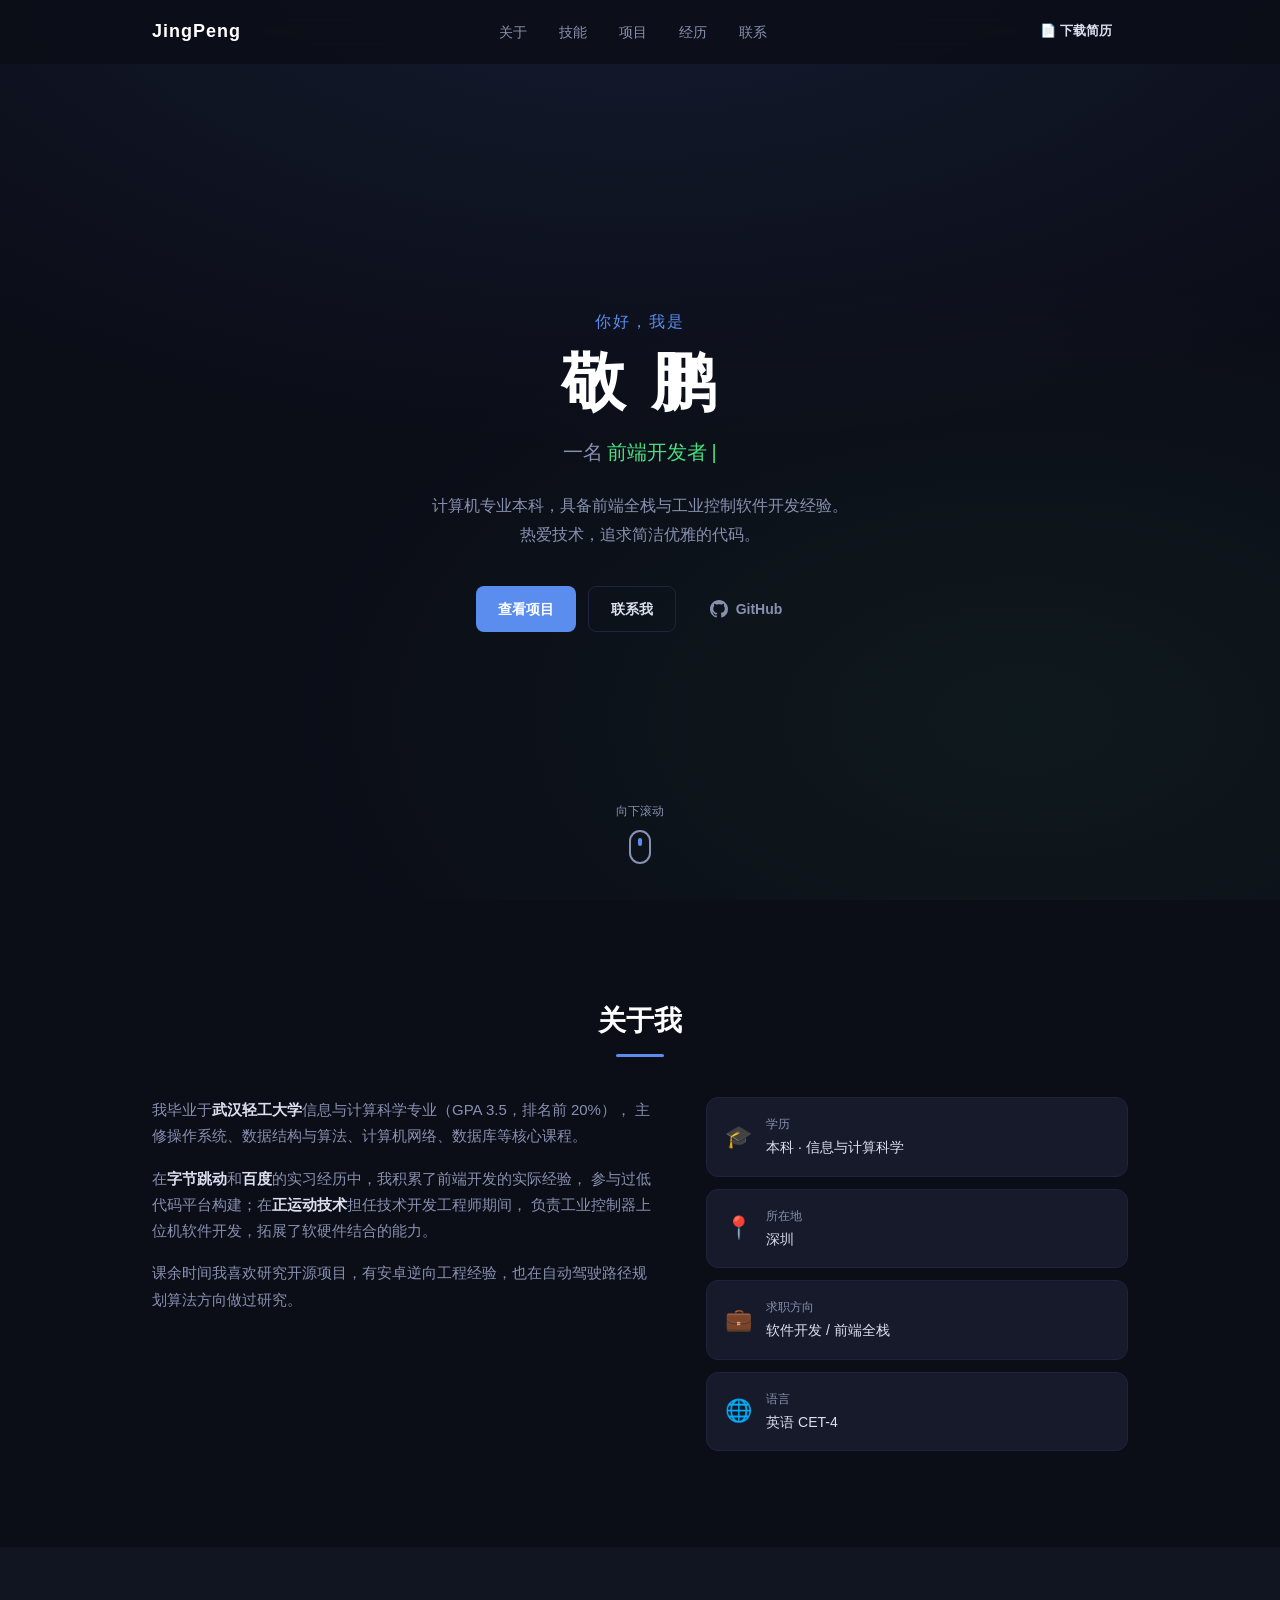
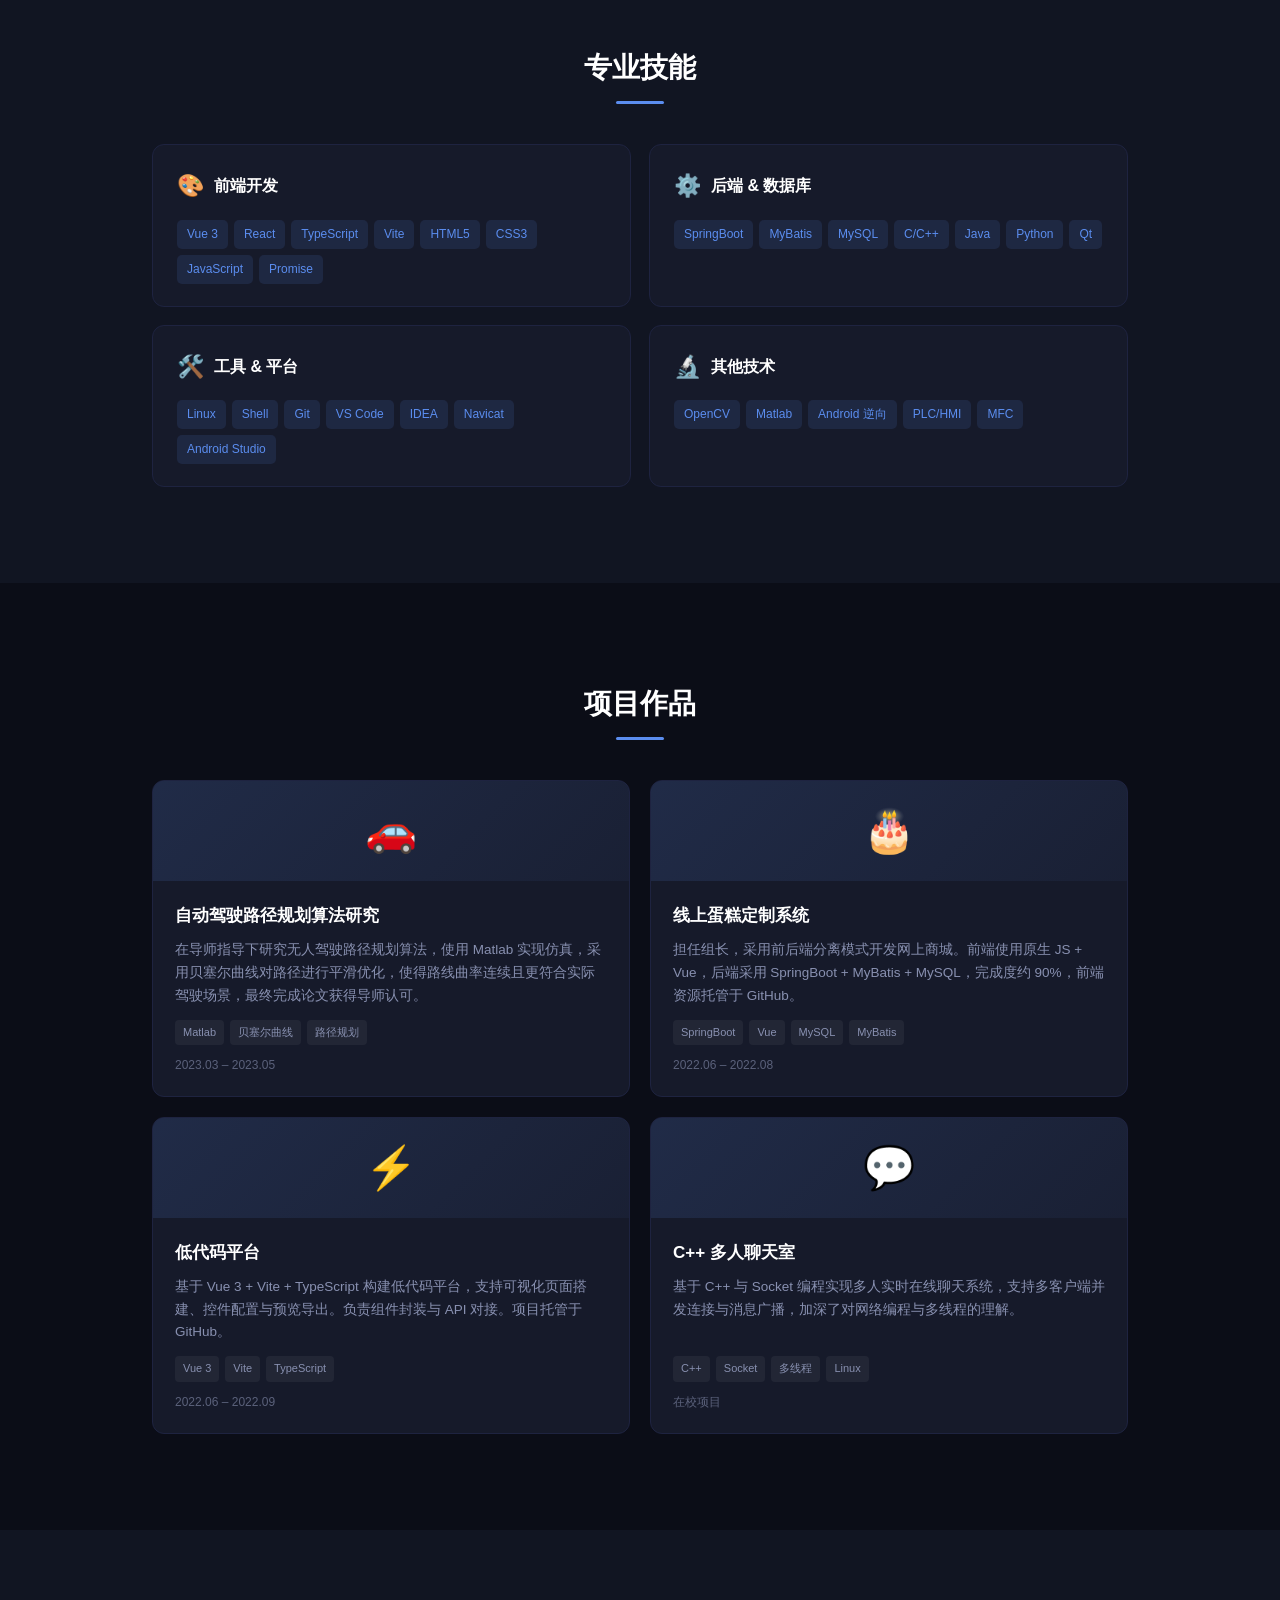
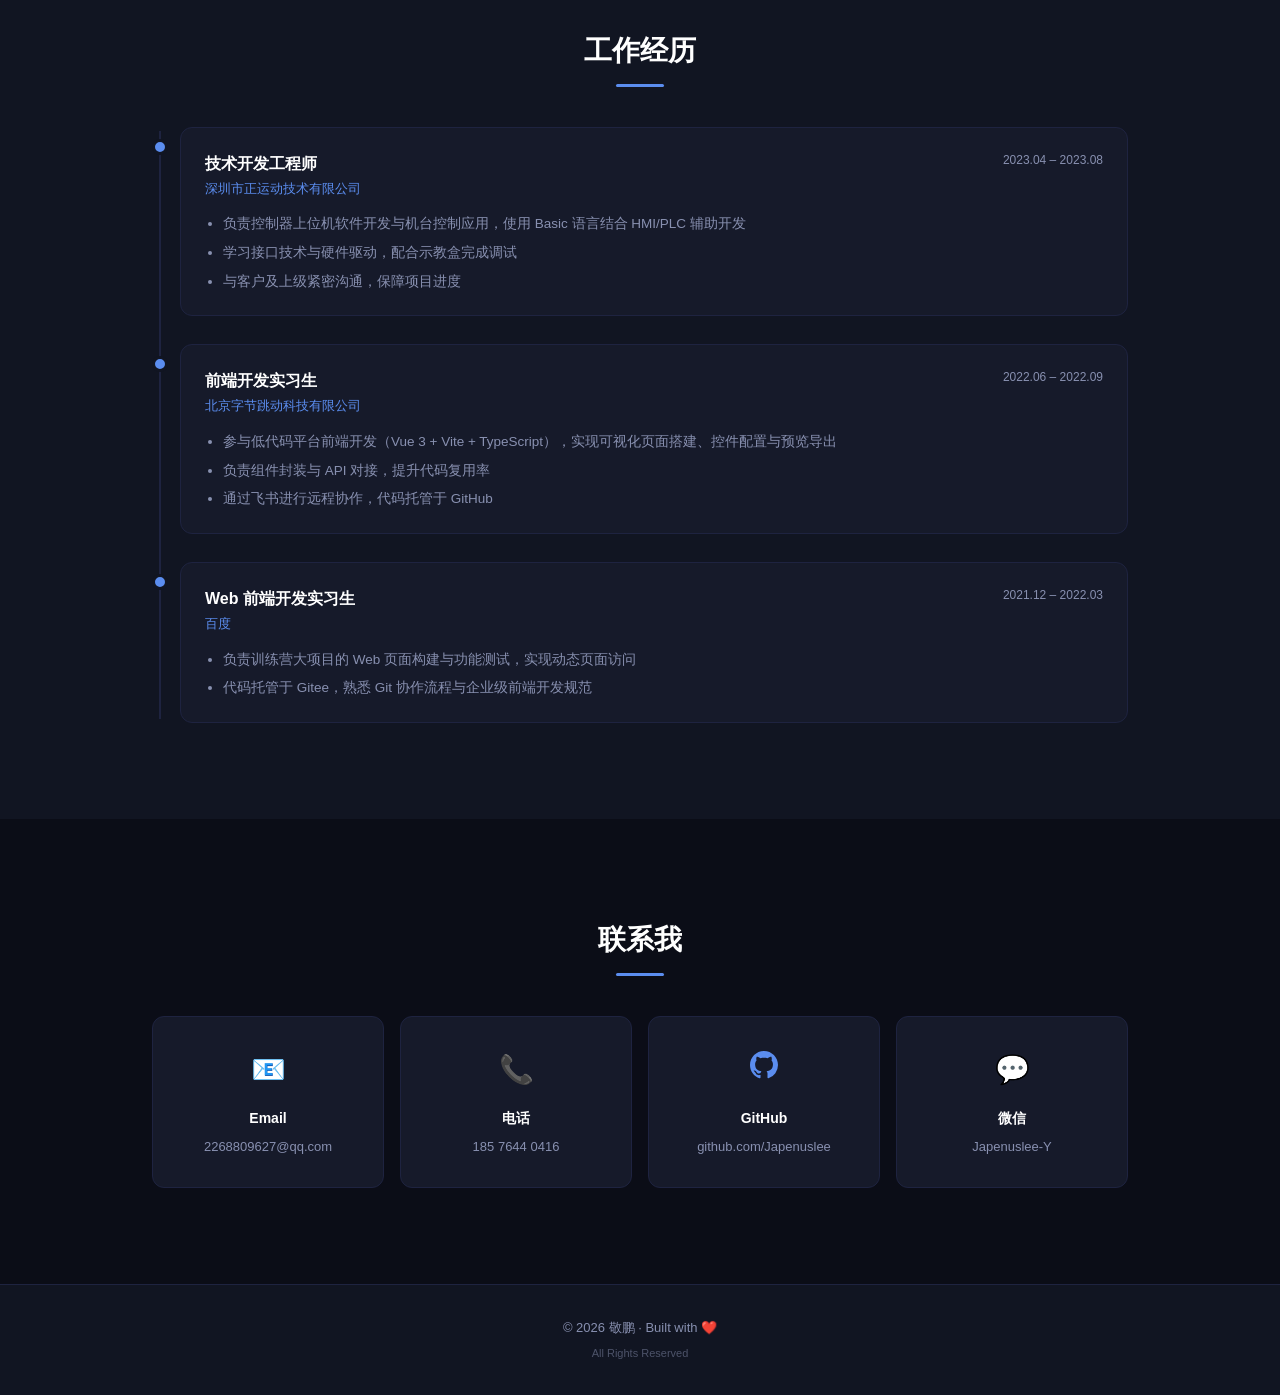
==== commit 835dbc1a: "修复 GitHub 链接指向 Japenuslee" ====
--- a/index.html
+++ b/index.html
@@ -46,7 +46,7 @@
       <div class="hero-actions">
         <a href="#projects" class="btn btn-primary">查看项目</a>
         <a href="#contact" class="btn btn-outline">联系我</a>
-        <a href="https://github.com/Locasery" class="btn btn-ghost" target="_blank" rel="noopener">
+        <a href="https://github.com/Japenuslee" class="btn btn-ghost" target="_blank" rel="noopener">
           <svg width="18" height="18" viewBox="0 0 24 24" fill="currentColor"><path d="M12 0C5.37 0 0 5.37 0 12c0 5.31 3.435 9.795 8.205 11.385.6.105.825-.255.825-.57 0-.285-.015-1.23-.015-2.235-3.015.555-3.795-.735-4.035-1.41-.135-.345-.72-1.41-1.23-1.695-.42-.225-1.02-.78-.015-.795.945-.015 1.62.87 1.845 1.23 1.08 1.815 2.805 1.305 3.495.99.105-.78.42-1.305.765-1.605-2.67-.3-5.46-1.335-5.46-5.925 0-1.305.465-2.385 1.23-3.225-.12-.3-.54-1.53.12-3.18 0 0 1.005-.315 3.3 1.23.96-.27 1.98-.405 3-.405s2.04.135 3 .405c2.295-1.56 3.3-1.23 3.3-1.23.66 1.65.24 2.88.12 3.18.765.84 1.23 1.905 1.23 3.225 0 4.605-2.805 5.625-5.475 5.925.435.375.81 1.095.81 2.22 0 1.605-.015 2.895-.015 3.3 0 .315.225.69.825.57A12.02 12.02 0 0024 12c0-6.63-5.37-12-12-12z"/></svg>
           GitHub
         </a>
@@ -314,12 +314,12 @@
           <h3>电话</h3>
           <p>185 7644 0416</p>
         </a>
-        <a href="https://github.com/Locasery" class="contact-card" target="_blank" rel="noopener">
+        <a href="https://github.com/Japenuslee" class="contact-card" target="_blank" rel="noopener">
           <span class="contact-icon">
             <svg width="28" height="28" viewBox="0 0 24 24" fill="currentColor"><path d="M12 0C5.37 0 0 5.37 0 12c0 5.31 3.435 9.795 8.205 11.385.6.105.825-.255.825-.57 0-.285-.015-1.23-.015-2.235-3.015.555-3.795-.735-4.035-1.41-.135-.345-.72-1.41-1.23-1.695-.42-.225-1.02-.78-.015-.795.945-.015 1.62.87 1.845 1.23 1.08 1.815 2.805 1.305 3.495.99.105-.78.42-1.305.765-1.605-2.67-.3-5.46-1.335-5.46-5.925 0-1.305.465-2.385 1.23-3.225-.12-.3-.54-1.53.12-3.18 0 0 1.005-.315 3.3 1.23.96-.27 1.98-.405 3-.405s2.04.135 3 .405c2.295-1.56 3.3-1.23 3.3-1.23.66 1.65.24 2.88.12 3.18.765.84 1.23 1.905 1.23 3.225 0 4.605-2.805 5.625-5.475 5.925.435.375.81 1.095.81 2.22 0 1.605-.015 2.895-.015 3.3 0 .315.225.69.825.57A12.02 12.02 0 0024 12c0-6.63-5.37-12-12-12z"/></svg>
           </span>
           <h3>GitHub</h3>
-          <p>github.com/Locasery</p>
+          <p>github.com/Japenuslee</p>
         </a>
         <div class="contact-card">
           <span class="contact-icon">💬</span>
